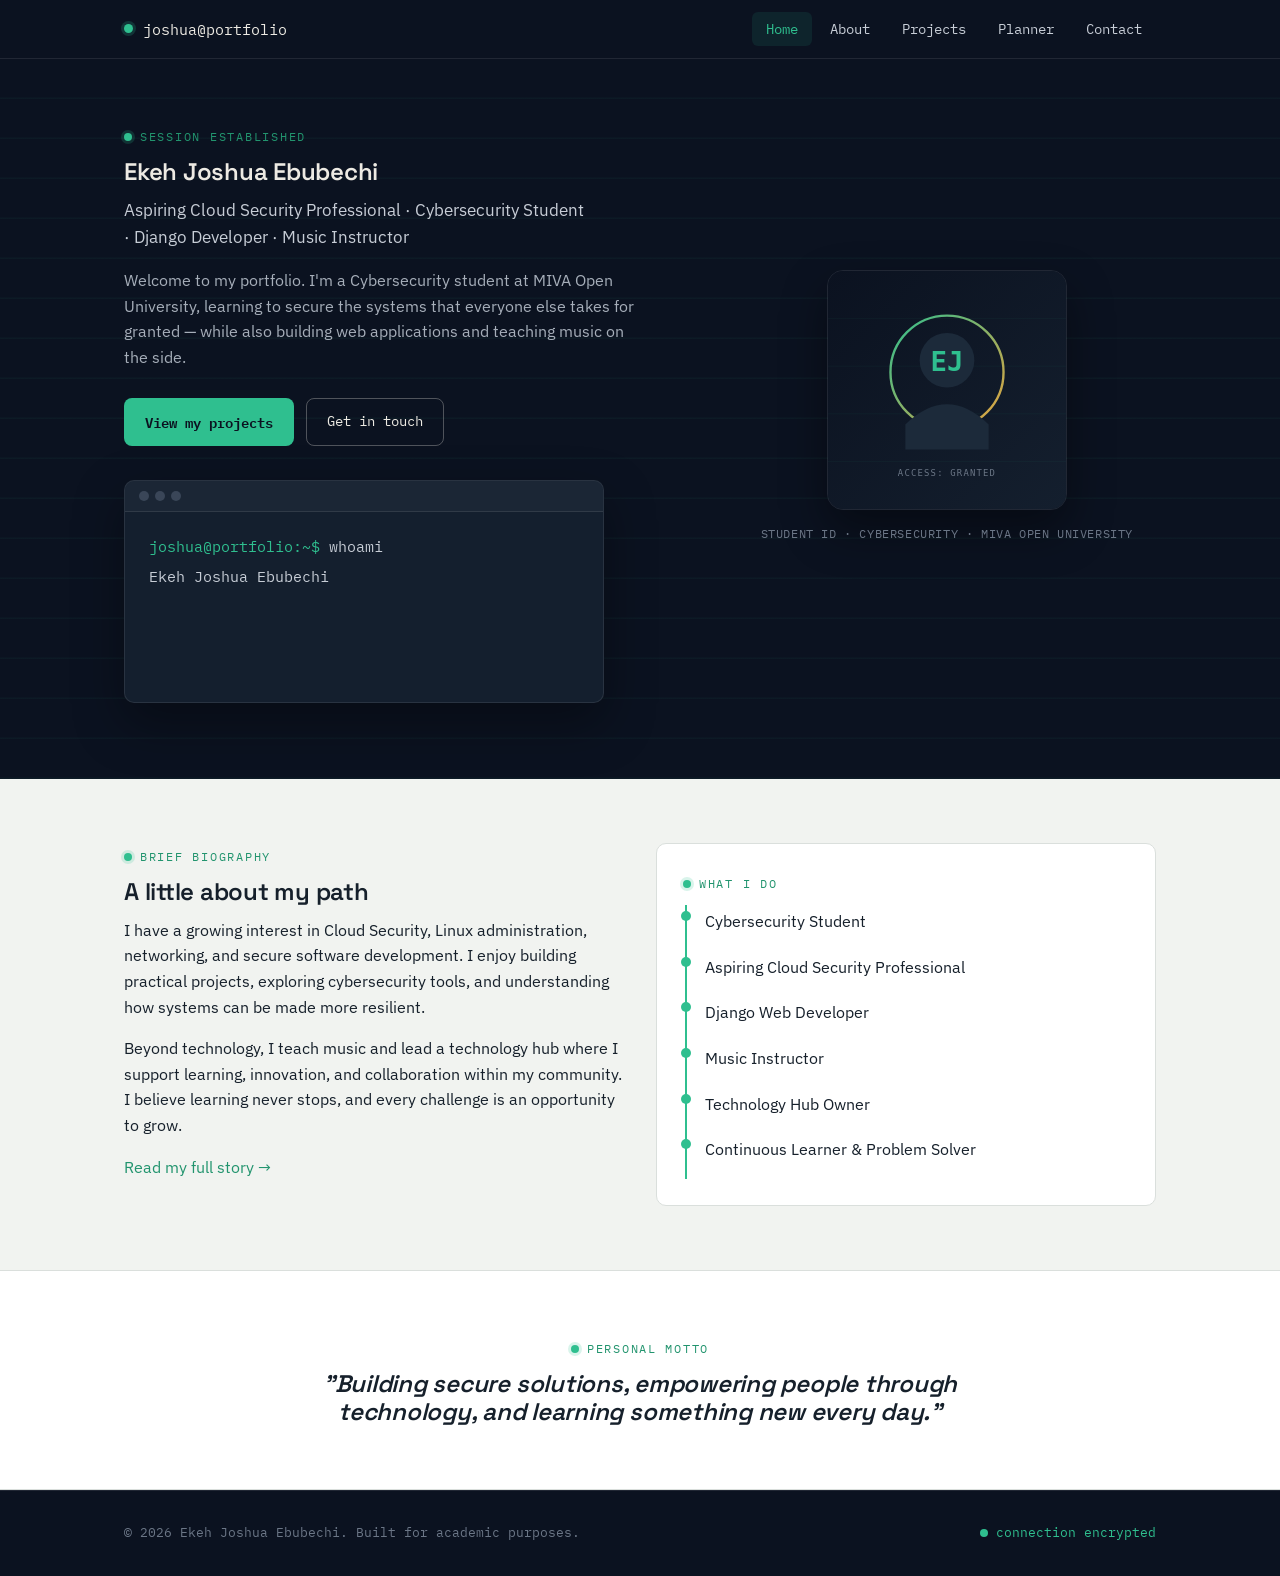
==== portfolio/index.html @ 0c14ca5f "first commit" ====
<!DOCTYPE html>
<html lang="en">
<head>
<meta charset="UTF-8">
<meta name="viewport" content="width=device-width, initial-scale=1.0">
<title>Ekeh Joshua Ebubechi — Cybersecurity Student &amp; Cloud Security Aspirant</title>
<meta name="description" content="Academic portfolio of Ekeh Joshua Ebubechi — Cybersecurity student at MIVA Open University, aspiring Cloud Security Professional, Django developer and music instructor.">
<link rel="stylesheet" href="css/style.css">
</head>
<body>
<a href="#main" class="skip-link">Skip to main content</a>

<header class="site-header">
  <nav class="nav" aria-label="Primary navigation">
    <a href="index.html" class="nav-brand"><span class="dot" aria-hidden="true"></span> joshua@portfolio</a>
    <button class="nav-toggle" aria-expanded="false" aria-label="Toggle navigation menu">☰</button>
    <ul class="nav-links">
      <li><a href="index.html">Home</a></li>
      <li><a href="about.html">About</a></li>
      <li><a href="projects.html">Projects</a></li>
      <li><a href="planner.html">Planner</a></li>
      <li><a href="contact.html">Contact</a></li>
    </ul>
  </nav>
</header>

<main id="main">

  <section class="hero">
    <div class="container hero-grid">
      <div>
        <p class="eyebrow">Session established</p>
        <h1>Ekeh Joshua Ebubechi</h1>
        <p style="color:#C7CDD6; max-width:46ch; font-size:1.05rem;">Aspiring Cloud Security Professional · Cybersecurity Student · Django Developer · Music Instructor</p>
        <p style="color:#A6AEB9; max-width:52ch;">Welcome to my portfolio. I'm a Cybersecurity student at MIVA Open University, learning to secure the systems that everyone else takes for granted — while also building web applications and teaching music on the side.</p>
        <div class="btn-row">
          <a href="projects.html" class="btn btn-primary">View my projects</a>
          <a href="contact.html" class="btn btn-ghost">Get in touch</a>
        </div>

        <div class="terminal" style="margin-top:34px; max-width:480px;">
          <div class="terminal-bar"><span></span><span></span><span></span></div>
          <div class="terminal-body" id="terminal-body"></div>
        </div>
      </div>

      <div class="hero-photo-wrap">
        <div class="badge">
          <img src="images/avatar.svg" alt="Portrait placeholder ID badge for Ekeh Joshua Ebubechi">
        </div>
        <p class="badge-caption">STUDENT ID · CYBERSECURITY · MIVA OPEN UNIVERSITY</p>
      </div>
    </div>
  </section>

  <section>
    <div class="container grid-2">
      <div>
        <p class="eyebrow">Brief biography</p>
        <h2>A little about my path</h2>
        <p>I have a growing interest in Cloud Security, Linux administration, networking, and secure software development. I enjoy building practical projects, exploring cybersecurity tools, and understanding how systems can be made more resilient.</p>
        <p>Beyond technology, I teach music and lead a technology hub where I support learning, innovation, and collaboration within my community. I believe learning never stops, and every challenge is an opportunity to grow.</p>
        <a href="about.html">Read my full story →</a>
      </div>
      <div class="card">
        <p class="eyebrow">What I do</p>
        <ul class="rule-list">
          <li>Cybersecurity Student</li>
          <li>Aspiring Cloud Security Professional</li>
          <li>Django Web Developer</li>
          <li>Music Instructor</li>
          <li>Technology Hub Owner</li>
          <li>Continuous Learner &amp; Problem Solver</li>
        </ul>
      </div>
    </div>
  </section>

  <section class="section-alt">
    <div class="container" style="text-align:center;">
      <p class="eyebrow" style="justify-content:center;">Personal motto</p>
      <h2 style="font-size:1.5rem; max-width:44ch; margin:0 auto; font-style:italic;">"Building secure solutions, empowering people through technology, and learning something new every day."</h2>
    </div>
  </section>

</main>

<footer class="site-footer">
  <div class="container footer-row">
    <span>© <span id="footer-year"></span> Ekeh Joshua Ebubechi. Built for academic purposes.</span>
    <span class="status-pill"><span class="dot"></span> connection encrypted</span>
  </div>
</footer>

<script src="js/main.js"></script>
</body>
</html>
---- portfolio/css/style.css ----
/* ==========================================================================
   Ekeh Joshua Ebubechi — Academic Portfolio
   Design system: "Secure Session" — terminal / access-control aesthetic
   ========================================================================== */

@import url('https://fonts.googleapis.com/css2?family=Space+Grotesk:wght@400;500;600;700&family=IBM+Plex+Sans:wght@400;500;600&family=IBM+Plex+Mono:wght@400;500;600&display=swap');

:root{
  --ink:        #0B1220;   /* deep navy - nav / dark panels */
  --ink-2:      #141F2E;   /* slightly lighter navy */
  --paper:      #F1F3F0;   /* cool off-white page background */
  --panel:      #FFFFFF;   /* card surfaces */
  --text:       #16202B;   /* primary text on paper */
  --muted:      #6B7686;   /* secondary text */
  --line:       #DADFDC;   /* hairline borders on paper */
  --line-dark:  rgba(255,255,255,0.09);
  --signal:     #2FBF8F;   /* teal-green accent - "verified/secure" */
  --signal-dim: #22946E;
  --alert:      #E8A33D;   /* amber accent - "attention/creative" */
  --alert-dim:  #C7852A;

  --display: 'Space Grotesk', sans-serif;
  --body:    'IBM Plex Sans', sans-serif;
  --mono:    'IBM Plex Mono', monospace;

  --radius: 10px;
  --max: 1080px;
}

*{ box-sizing: border-box; }
html{ scroll-behavior: smooth; }

body{
  margin: 0;
  background: var(--paper);
  color: var(--text);
  font-family: var(--body);
  line-height: 1.6;
  -webkit-font-smoothing: antialiased;
}

h1,h2,h3,h4{
  font-family: var(--display);
  margin: 0 0 0.5em 0;
  line-height: 1.15;
  font-weight: 600;
  letter-spacing: -0.01em;
}

p{ margin: 0 0 1em 0; }

a{ color: var(--signal-dim); text-decoration: none; }
a:hover{ text-decoration: underline; }

img{ max-width: 100%; display: block; }

ul, ol{ padding-left: 1.25em; }

.container{
  max-width: var(--max);
  margin: 0 auto;
  padding: 0 24px;
}

.eyebrow{
  font-family: var(--mono);
  font-size: 0.78rem;
  letter-spacing: 0.14em;
  text-transform: uppercase;
  color: var(--signal-dim);
  display: inline-flex;
  align-items: center;
  gap: 8px;
  margin-bottom: 0.9em;
}
.eyebrow::before{
  content: "";
  width: 8px; height: 8px;
  border-radius: 50%;
  background: var(--signal);
  box-shadow: 0 0 0 3px rgba(47,191,143,0.18);
}

/* Skip link */
.skip-link{
  position: absolute; left: -999px; top: 0;
  background: var(--signal); color: var(--ink); padding: 10px 16px;
  z-index: 999; border-radius: 0 0 8px 0;
}
.skip-link:focus{ left: 0; }

:focus-visible{
  outline: 3px solid var(--alert);
  outline-offset: 2px;
}

/* ---------------- Header / Nav ---------------- */
.site-header{
  background: var(--ink);
  color: #EDEAE3;
  position: sticky; top: 0; z-index: 50;
  border-bottom: 1px solid var(--line-dark);
}
.nav{
  display: flex;
  align-items: center;
  justify-content: space-between;
  padding: 16px 24px;
  max-width: var(--max);
  margin: 0 auto;
}
.nav-brand{
  font-family: var(--mono);
  font-size: 0.95rem;
  color: #EDEAE3;
  display: flex;
  align-items: center;
  gap: 10px;
}
.nav-brand .dot{
  width: 9px; height: 9px; border-radius: 50%;
  background: var(--signal);
  box-shadow: 0 0 0 3px rgba(47,191,143,0.2);
  flex-shrink: 0;
}
.nav-links{
  display: flex;
  gap: 4px;
  list-style: none;
  margin: 0; padding: 0;
}
.nav-links a{
  color: #C7CDD6;
  font-family: var(--mono);
  font-size: 0.85rem;
  padding: 8px 14px;
  border-radius: 6px;
  transition: color 0.15s ease, background 0.15s ease;
}
.nav-links a:hover{ color: #fff; background: var(--line-dark); text-decoration: none; }
.nav-links a.active{ color: var(--signal); background: rgba(47,191,143,0.1); }

.nav-toggle{
  display: none;
  background: none; border: 1px solid var(--line-dark);
  color: #EDEAE3; border-radius: 6px;
  padding: 8px 10px; font-size: 1rem; cursor: pointer;
}

@media (max-width: 760px){
  .nav-toggle{ display: inline-flex; }
  .nav-links{
    position: absolute; top: 100%; left: 0; right: 0;
    background: var(--ink);
    flex-direction: column;
    padding: 8px 16px 16px;
    display: none;
    border-bottom: 1px solid var(--line-dark);
  }
  .nav-links.open{ display: flex; }
  .nav-links a{ padding: 12px 10px; }
}

/* ---------------- Hero (terminal boot) ---------------- */
.hero{
  background: var(--ink);
  color: #EDEAE3;
  padding: 64px 0 76px;
  position: relative;
  overflow: hidden;
}
.hero::before{
  content: "";
  position: absolute; inset: 0;
  background-image: repeating-linear-gradient(180deg, transparent 0 38px, rgba(47,191,143,0.05) 39px 40px);
  pointer-events: none;
}
.hero-grid{
  display: grid;
  grid-template-columns: 1.15fr 0.85fr;
  gap: 48px;
  align-items: center;
  position: relative;
}
@media (max-width: 800px){
  .hero-grid{ grid-template-columns: 1fr; }
}
.terminal{
  background: var(--ink-2);
  border: 1px solid var(--line-dark);
  border-radius: var(--radius);
  overflow: hidden;
  box-shadow: 0 20px 50px rgba(0,0,0,0.35);
}
.terminal-bar{
  display: flex; gap: 6px;
  padding: 10px 14px;
  background: rgba(255,255,255,0.03);
  border-bottom: 1px solid var(--line-dark);
}
.terminal-bar span{
  width: 10px; height: 10px; border-radius: 50%;
  background: #3a4658;
}
.terminal-body{
  padding: 22px 24px 26px;
  font-family: var(--mono);
  font-size: 0.95rem;
  min-height: 190px;
}
.terminal-body .prompt{ color: var(--signal); }
.terminal-line{ color: #C7CDD6; margin-bottom: 6px; white-space: pre-wrap; }
.terminal-line .out{ color: var(--alert); }
.caret{
  display: inline-block;
  width: 8px; height: 1.1em;
  background: var(--signal);
  vertical-align: text-bottom;
  animation: blink 1s steps(1) infinite;
}
@keyframes blink{ 50%{ opacity: 0; } }

.hero-photo-wrap{ text-align: center; }
.badge{
  width: 240px;
  margin: 0 auto;
  border-radius: 16px;
  overflow: hidden;
  border: 1px solid var(--line-dark);
  box-shadow: 0 20px 45px rgba(0,0,0,0.4);
}
.badge img{ width: 100%; }
.badge-caption{
  font-family: var(--mono);
  font-size: 0.75rem;
  color: var(--muted);
  margin-top: 14px;
  letter-spacing: 0.05em;
}

/* ---------------- Buttons ---------------- */
.btn{
  display: inline-flex;
  align-items: center;
  gap: 8px;
  font-family: var(--mono);
  font-size: 0.85rem;
  padding: 12px 20px;
  border-radius: 8px;
  border: 1px solid transparent;
  cursor: pointer;
  transition: transform 0.12s ease, box-shadow 0.12s ease;
}
.btn:hover{ text-decoration: none; transform: translateY(-1px); }
.btn-primary{
  background: var(--signal);
  color: var(--ink);
  font-weight: 600;
}
.btn-primary:hover{ box-shadow: 0 8px 20px rgba(47,191,143,0.35); }
.btn-ghost{
  border-color: rgba(237,234,227,0.3);
  color: #EDEAE3;
}
.btn-ghost:hover{ border-color: var(--signal); color: var(--signal); }
.btn-row{ display: flex; gap: 12px; margin-top: 28px; flex-wrap: wrap; }

/* ---------------- Sections generic ---------------- */
section{ padding: 64px 0; }
.section-alt{ background: var(--panel); border-top: 1px solid var(--line); border-bottom: 1px solid var(--line); }

.grid-2{ display: grid; grid-template-columns: 1fr 1fr; gap: 32px; }
.grid-3{ display: grid; grid-template-columns: repeat(3, 1fr); gap: 24px; }
@media (max-width: 860px){
  .grid-2, .grid-3{ grid-template-columns: 1fr; }
}

.card{
  background: var(--panel);
  border: 1px solid var(--line);
  border-radius: var(--radius);
  padding: 26px;
}

/* Skill tags */
.tag-list{ list-style: none; display: flex; flex-wrap: wrap; gap: 8px; padding: 0; margin: 0; }
.tag{
  font-family: var(--mono);
  font-size: 0.8rem;
  background: var(--ink);
  color: var(--signal);
  padding: 6px 12px;
  border-radius: 6px;
  border: 1px solid rgba(47,191,143,0.3);
}

/* Timeline / list with left rule */
.rule-list{ list-style: none; padding: 0; margin: 0; }
.rule-list li{
  border-left: 2px solid var(--signal);
  padding: 4px 0 16px 18px;
  margin-left: 2px;
  position: relative;
}
.rule-list li::before{
  content: "";
  position: absolute; left: -6px; top: 6px;
  width: 10px; height: 10px; border-radius: 50%;
  background: var(--signal);
}

/* Table (About page - education) */
table.data-table{
  width: 100%;
  border-collapse: collapse;
  font-size: 0.95rem;
}
.data-table th, .data-table td{
  text-align: left;
  padding: 12px 14px;
  border-bottom: 1px solid var(--line);
}
.data-table th{
  font-family: var(--mono);
  font-size: 0.78rem;
  text-transform: uppercase;
  letter-spacing: 0.06em;
  color: var(--muted);
}

/* ---------------- Project "scan report" cards ---------------- */
.scan-card{
  background: var(--ink);
  border-radius: var(--radius);
  overflow: hidden;
  border: 1px solid var(--line-dark);
  display: flex;
  flex-direction: column;
  transition: transform 0.15s ease, box-shadow 0.15s ease;
}
.scan-card:hover{ transform: translateY(-4px); box-shadow: 0 16px 34px rgba(0,0,0,0.18); }
.scan-card img{ width: 100%; }
.scan-card-body{ padding: 20px 22px 24px; color: #C7CDD6; }
.scan-card-body h3{ color: #EDEAE3; font-size: 1.15rem; }
.scan-status{
  font-family: var(--mono);
  font-size: 0.72rem;
  color: var(--signal);
  letter-spacing: 0.08em;
  text-transform: uppercase;
  margin-bottom: 8px;
  display: block;
}
.scan-card-body p{ font-size: 0.92rem; color: #A6AEB9; }
.scan-links{ display: flex; gap: 14px; margin-top: 12px; font-family: var(--mono); font-size: 0.82rem; }

/* Video embed wrapper */
.video-wrap{
  position: relative; padding-top: 56.25%; height: 0; overflow: hidden;
  border-radius: var(--radius); border: 1px solid var(--line);
}
.video-wrap iframe{ position: absolute; inset: 0; width: 100%; height: 100%; border: 0; }

/* ---------------- Planner ---------------- */
.planner-panel{
  background: var(--ink);
  border-radius: var(--radius);
  padding: 22px 22px 20px;
  margin-bottom: 22px;
  border: 1px solid var(--line-dark);
}
.planner-panel-header{
  display: flex; align-items: center; gap: 16px;
  margin-bottom: 18px;
}
.planner-panel-header .scan-status{ margin: 0; flex-shrink: 0; }
.progress-track{
  flex: 1;
  height: 8px;
  border-radius: 999px;
  background: rgba(255,255,255,0.08);
  overflow: hidden;
}
.progress-fill{
  height: 100%;
  width: 0%;
  background: linear-gradient(90deg, var(--signal), var(--alert));
  border-radius: 999px;
  transition: width 0.35s ease;
}
.progress-label{
  font-family: var(--mono); font-size: 0.78rem; color: var(--muted);
  flex-shrink: 0; width: 38px; text-align: right;
}

.planner-input-row{
  display: flex; gap: 10px; flex-wrap: wrap;
  background: rgba(255,255,255,0.03);
  border: 1px solid var(--line-dark);
  padding: 14px; border-radius: 8px; margin: 0;
}
.planner-input-row input[type="text"], .planner-input-row select{
  flex: 1; min-width: 160px;
  padding: 11px 14px; border-radius: 8px; border: 1px solid rgba(237,234,227,0.2);
  background: rgba(255,255,255,0.02); color: #EDEAE3;
  font-family: var(--body); font-size: 0.95rem;
}
.planner-input-row input[type="text"]::placeholder{ color: #7A8595; }
.planner-input-row input[type="text"]:focus, .planner-input-row select:focus{
  outline: none; border-color: var(--signal);
}
.planner-input-row select{ color: #EDEAE3; }
.planner-input-row select option{ color: var(--text); }

.planner-toolbar{
  display: flex; align-items: center; justify-content: space-between;
  flex-wrap: wrap; gap: 12px;
  margin-bottom: 18px;
}
.filter-tabs{ display: flex; gap: 6px; }
.filter-tab{
  font-family: var(--mono); font-size: 0.8rem;
  background: none; border: 1px solid var(--line);
  color: var(--muted); padding: 7px 14px; border-radius: 999px;
  cursor: pointer; transition: all 0.15s ease;
  display: flex; align-items: center; gap: 6px;
}
.filter-tab span{
  background: var(--paper); border-radius: 999px; padding: 0 6px;
  font-size: 0.72rem;
}
.filter-tab:hover{ border-color: var(--signal); color: var(--text); }
.filter-tab.active{ background: var(--ink); color: var(--signal); border-color: var(--ink); }
.filter-tab.active span{ background: rgba(47,191,143,0.18); color: var(--signal); }
.btn-text{
  background: none; border: none; cursor: pointer;
  font-family: var(--mono); font-size: 0.8rem; color: var(--muted);
  padding: 6px 4px; text-decoration: underline; text-underline-offset: 3px;
}
.btn-text:hover{ color: #B3261E; }

.task-list{ list-style: none; padding: 0; margin: 0; display: flex; flex-direction: column; gap: 10px; }
.task-item{
  display: flex; align-items: center; gap: 14px;
  background: var(--panel); border: 1px solid var(--line); border-left: 3px solid var(--line);
  border-radius: 8px; padding: 14px 16px;
  animation: task-in 0.22s ease;
}
@keyframes task-in{
  from{ opacity: 0; transform: translateY(-6px); }
  to{ opacity: 1; transform: translateY(0); }
}
.task-item.priority-border-high{ border-left-color: #B3261E; }
.task-item.priority-border-medium{ border-left-color: var(--alert); }
.task-item.priority-border-low{ border-left-color: var(--signal); }
.task-item.done{ opacity: 0.55; }
.task-item.done .task-title{ text-decoration: line-through; }
.task-item.hidden-by-filter{ display: none; }

.task-check{
  width: 20px; height: 20px; flex-shrink: 0;
  accent-color: var(--signal); cursor: pointer;
}
.task-title{ flex: 1; font-weight: 500; }
.task-priority{
  font-family: var(--mono); font-size: 0.7rem; text-transform: uppercase;
  padding: 3px 9px; border-radius: 5px; letter-spacing: 0.05em;
}
.priority-high{ background: #FBE4E4; color: #B3261E; }
.priority-medium{ background: #FCEBD5; color: var(--alert-dim); }
.priority-low{ background: #E1F3EC; color: var(--signal-dim); }
.task-actions button{
  border: none; background: none; cursor: pointer;
  font-family: var(--mono); font-size: 0.85rem;
  padding: 6px 10px; border-radius: 6px; color: var(--muted);
}
.task-actions button:hover{ background: var(--paper); color: var(--text); }
.task-actions .del-btn:hover{ color: #B3261E; }
.planner-empty{
  text-align: center; padding: 40px 20px; color: var(--muted);
  font-family: var(--mono); font-size: 0.9rem; border: 1px dashed var(--line); border-radius: var(--radius);
}

/* ---------------- Contact / Form ---------------- */
.form-panel{
  background: var(--ink); color: #EDEAE3;
  border-radius: var(--radius); padding: 36px;
}
.field{ margin-bottom: 20px; }
.field label{
  display: block; font-family: var(--mono); font-size: 0.78rem;
  text-transform: uppercase; letter-spacing: 0.06em; color: var(--muted); margin-bottom: 8px;
}
.field input, .field textarea{
  width: 100%; padding: 12px 14px; border-radius: 8px;
  border: 1px solid rgba(237,234,227,0.25);
  background: rgba(255,255,255,0.03); color: #EDEAE3;
  font-family: var(--body); font-size: 0.95rem;
}
.field input:focus, .field textarea:focus{ border-color: var(--signal); outline: none; }
.field textarea{ resize: vertical; min-height: 120px; }
.field-error{
  color: #F2A0A0; font-family: var(--mono); font-size: 0.78rem; margin-top: 6px; display: none;
}
.field.invalid input, .field.invalid textarea{ border-color: #E36767; }
.field.invalid .field-error{ display: block; }
.form-status{
  margin-top: 18px; padding: 14px 16px; border-radius: 8px;
  font-family: var(--mono); font-size: 0.85rem; display: none;
}
.form-status.show{ display: block; }
.form-status.success{ background: rgba(47,191,143,0.12); color: var(--signal); border: 1px solid rgba(47,191,143,0.35); }
.form-status.error{ background: rgba(227,103,103,0.12); color: #F2A0A0; border: 1px solid rgba(227,103,103,0.35); }

.contact-info-list{ list-style: none; padding: 0; margin: 0; display: flex; flex-direction: column; gap: 14px; }
.contact-info-list li{ display: flex; gap: 12px; align-items: baseline; }
.contact-info-list .label{ font-family: var(--mono); font-size: 0.78rem; color: var(--muted); width: 90px; flex-shrink: 0; text-transform: uppercase; }

/* ---------------- Footer ---------------- */
.site-footer{
  background: var(--ink); color: var(--muted);
  padding: 32px 0; font-family: var(--mono); font-size: 0.8rem;
  border-top: 1px solid var(--line-dark);
}
.footer-row{ display: flex; justify-content: space-between; align-items: center; flex-wrap: wrap; gap: 10px; }
.status-pill{
  display: inline-flex; align-items: center; gap: 8px;
  color: var(--signal);
}
.status-pill .dot{ width: 8px; height: 8px; border-radius: 50%; background: var(--signal); }

/* Reduced motion */
@media (prefers-reduced-motion: reduce){
  html{ scroll-behavior: auto; }
  .caret{ animation: none; opacity: 1; }
  .scan-card{ transition: none; }
}
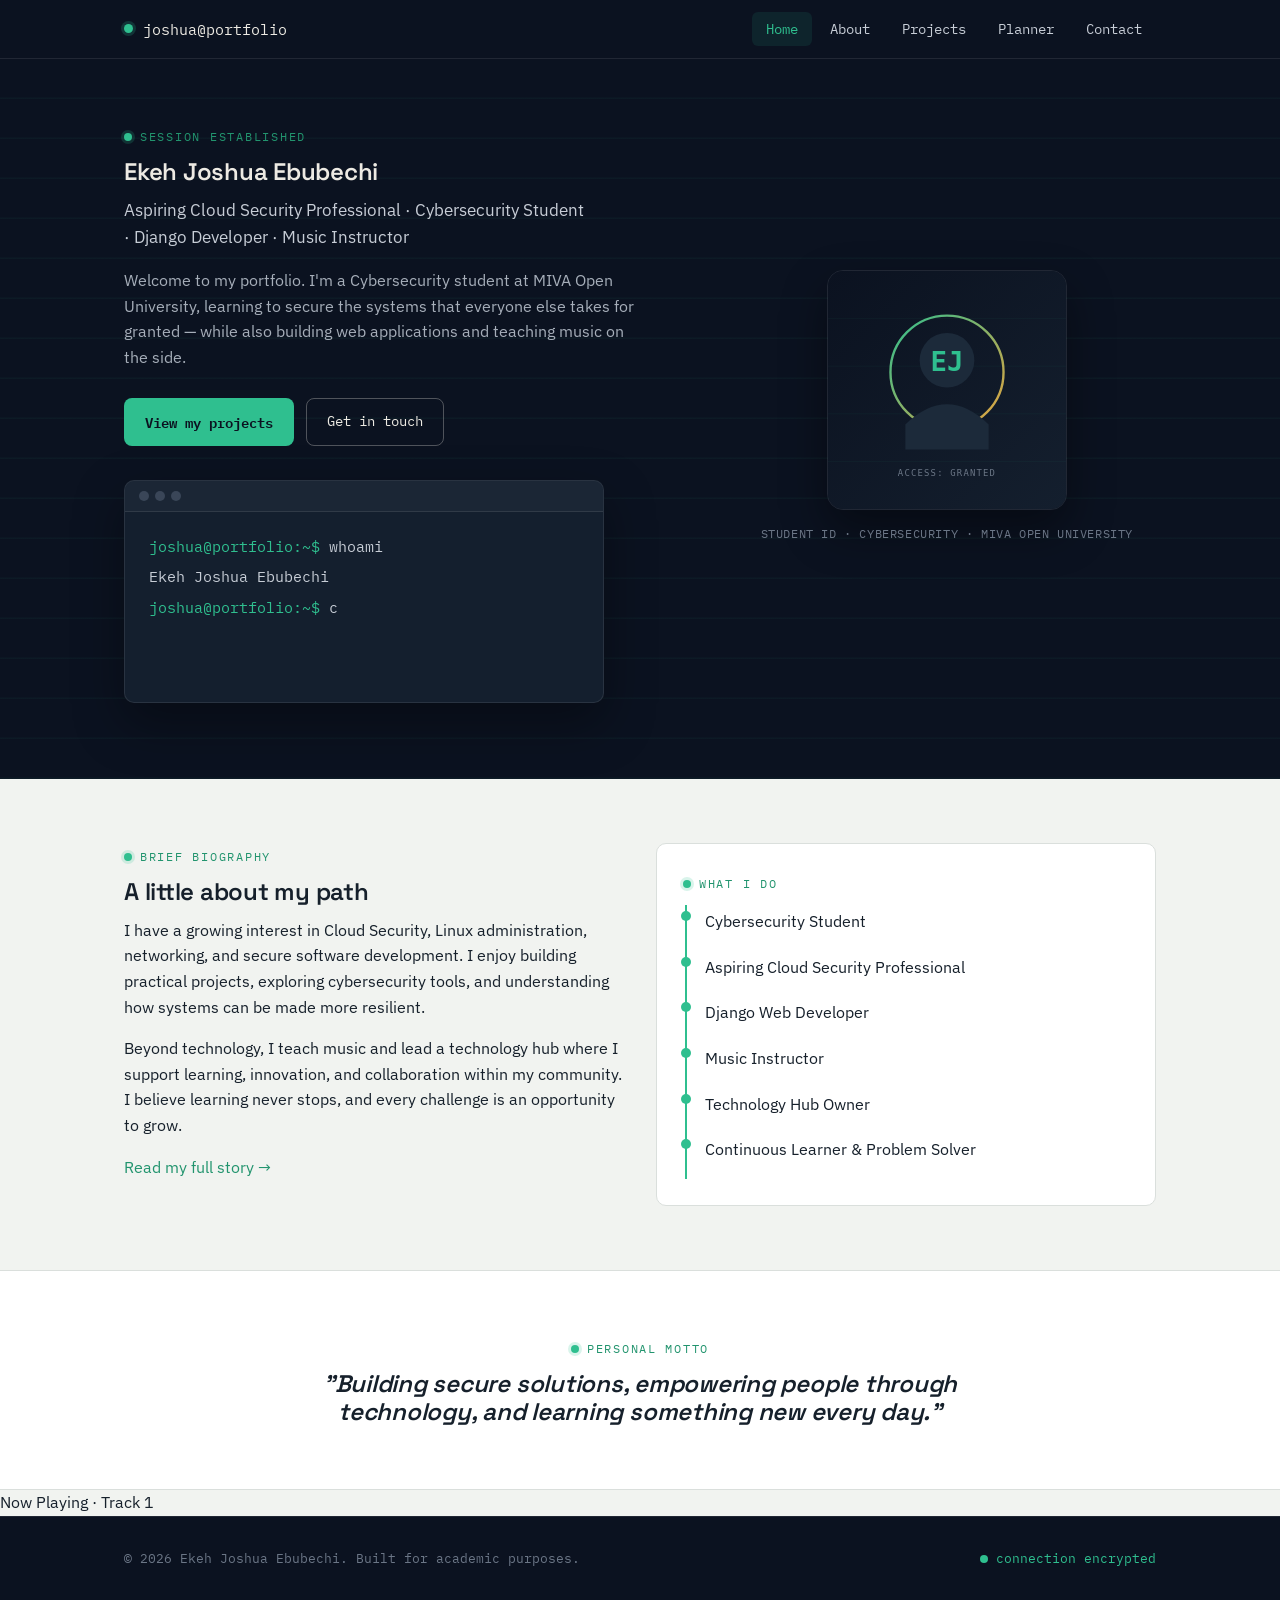
==== commit a343b52a: "add up" ====
--- a/portfolio/index.html
+++ b/portfolio/index.html
@@ -83,6 +83,16 @@
     </div>
   </section>
 
+  <div class="floating-player" id="floating-player">
+  <div class="cord"></div>
+  <div class="player-card">
+    <span class="player-label" id="player-track-label">Now Playing · Track 1</span>
+    <audio id="bg-audio">
+      <source id="bg-audio-source" src="audio/song1.mp3" type="audio/mpeg">
+    </audio>
+  </div>
+</div>
+
 </main>
 
 <footer class="site-footer">
@@ -93,5 +103,6 @@
 </footer>
 
 <script src="js/main.js"></script>
+
 </body>
 </html>
